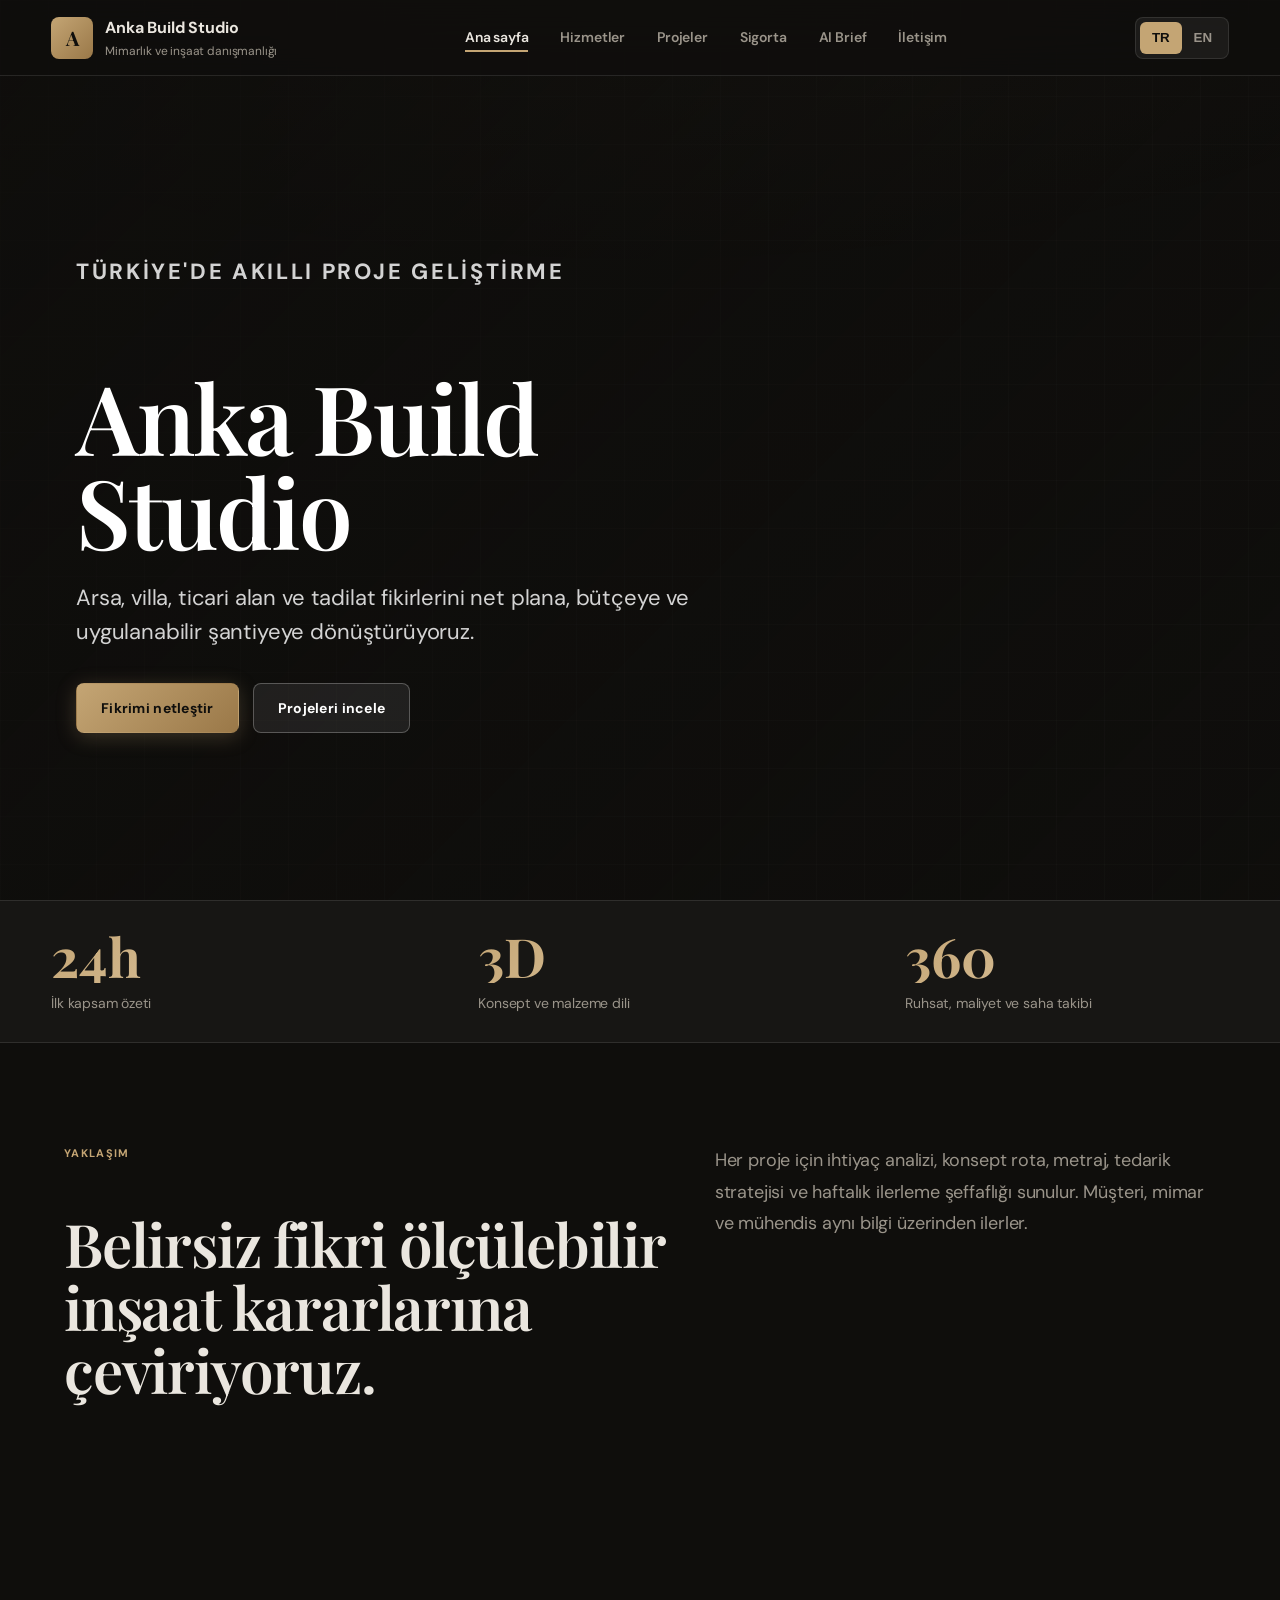
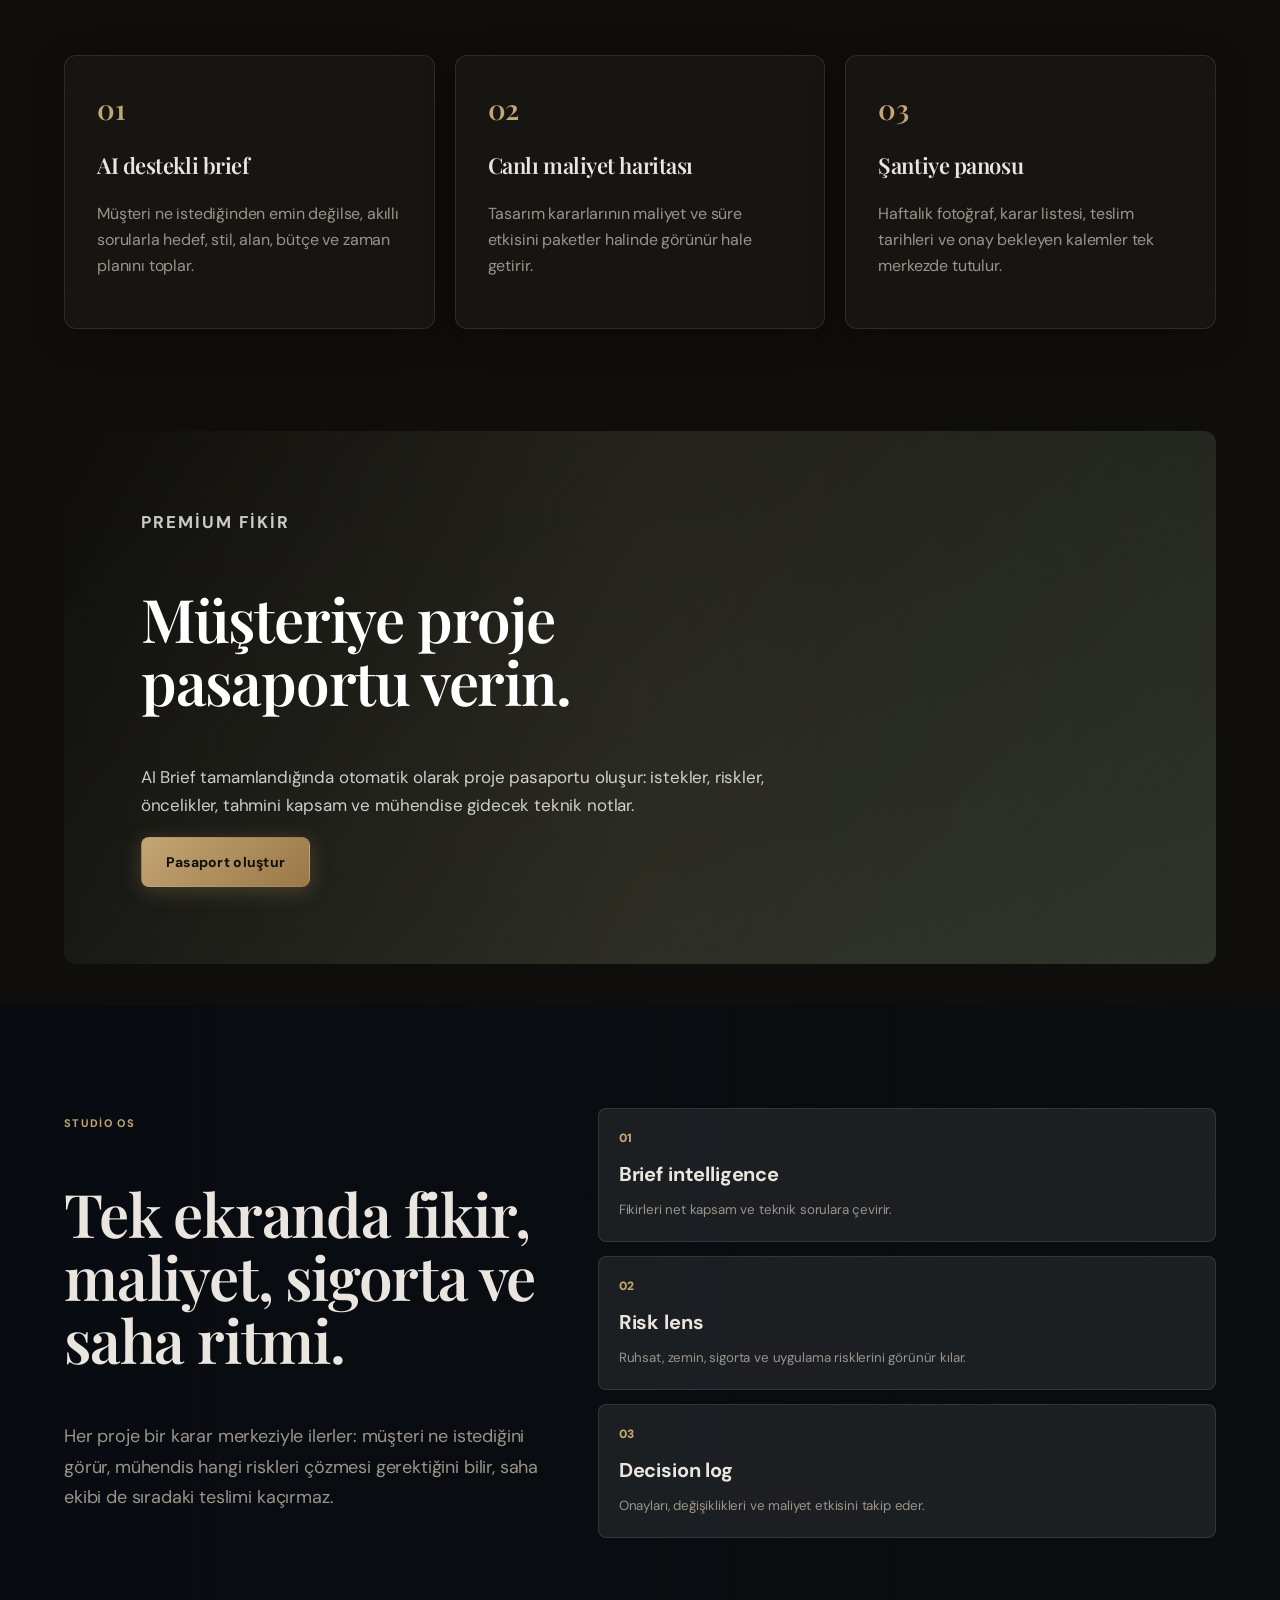
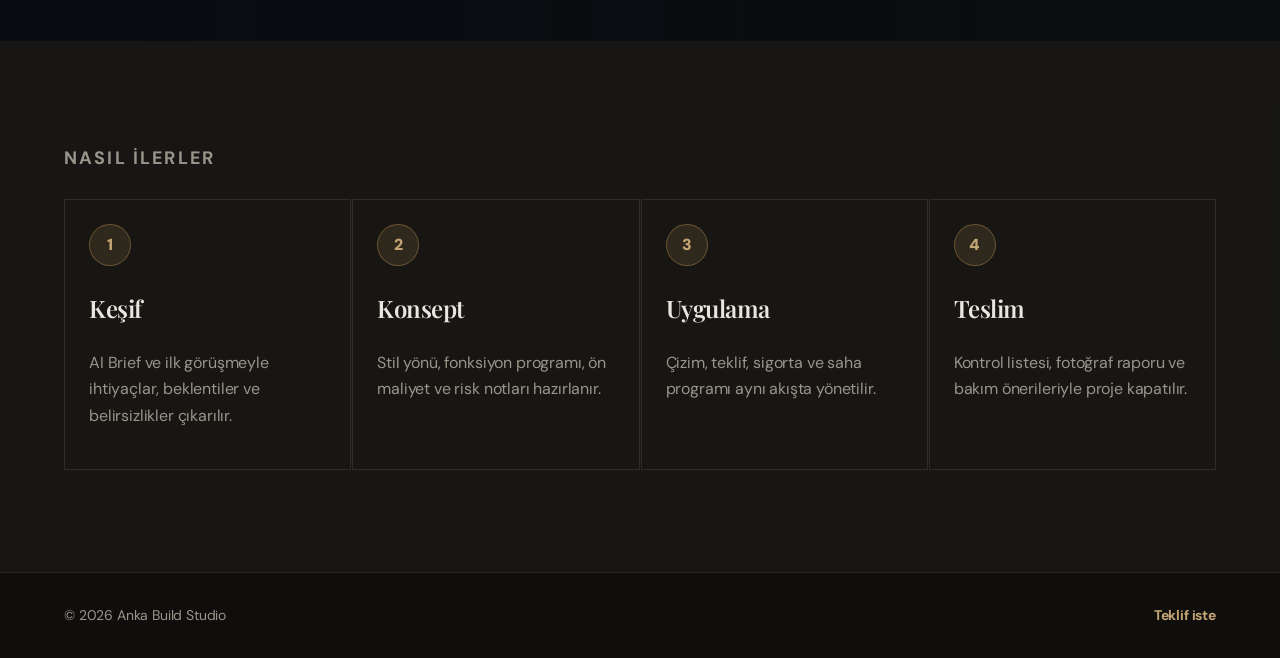
==== index.html @ ed7132fd "update" ====
<!doctype html>
<html lang="tr">
  <head>
    <meta charset="utf-8" />
    <meta name="viewport" content="width=device-width, initial-scale=1" />
    <title>Anka Build Studio | Intelligent Construction Planning</title>
    <meta
      name="description"
      content="Bilingual Turkish and English construction website with AI-guided project briefing, services, portfolio and contact pages."
    />
    <link rel="preconnect" href="https://images.unsplash.com" />
    <link rel="stylesheet" href="styles.css" />
  </head>
  <body data-page="home">
    <header class="site-header">
      <a class="brand" href="index.html" aria-label="Anka Build Studio home">
        <span class="brand-mark">A</span>
        <span>
          <strong>Anka Build Studio</strong>
          <small data-i18n="brandLine">Mimarlık ve inşaat danışmanlığı</small>
        </span>
      </a>

      <button class="nav-toggle" type="button" aria-label="Open navigation" aria-expanded="false">
        <span></span>
        <span></span>
      </button>

      <nav class="nav-links" aria-label="Main navigation">
        <a href="index.html" data-i18n="navHome">Ana sayfa</a>
        <a href="services.html" data-i18n="navServices">Hizmetler</a>
        <a href="portfolio.html" data-i18n="navPortfolio">Projeler</a>
        <a href="sigorta.html" data-i18n="navInsurance">Sigorta</a>
        <a href="ai-brief.html" data-i18n="navAi">AI Brief</a>
        <a href="contact.html" data-i18n="navContact">İletişim</a>
      </nav>

      <div class="language-switch" role="group" aria-label="Language">
        <button type="button" data-lang="tr" class="active">TR</button>
        <button type="button" data-lang="en">EN</button>
      </div>
    </header>

    <main>
      <section class="hero home-hero">
        <div class="hero-overlay"></div>
        <div class="hero-content">
          <p class="eyebrow" data-i18n="homeEyebrow">Türkiye'de akıllı proje geliştirme</p>
          <h1>Anka Build Studio</h1>
          <p data-i18n="homeLead">
            Arsa, villa, ticari alan ve tadilat fikirlerini net plana, bütçeye ve uygulanabilir şantiyeye dönüştürüyoruz.
          </p>
          <div class="hero-actions">
            <a class="button primary" href="ai-brief.html" data-i18n="homeCta">Fikrimi netleştir</a>
            <a class="button ghost" href="portfolio.html" data-i18n="homeSecondary">Projeleri incele</a>
          </div>
        </div>
      </section>

      <section class="metric-strip" aria-label="Company highlights">
        <article>
          <strong>24h</strong>
          <span data-i18n="metric1">İlk kapsam özeti</span>
        </article>
        <article>
          <strong>3D</strong>
          <span data-i18n="metric2">Konsept ve malzeme dili</span>
        </article>
        <article>
          <strong>360</strong>
          <span data-i18n="metric3">Ruhsat, maliyet ve saha takibi</span>
        </article>
      </section>

      <section class="section split">
        <div class="reveal">
          <p class="eyebrow" data-i18n="homeApproachEyebrow">Yaklaşım</p>
          <h2 data-i18n="homeApproachTitle">Belirsiz fikri ölçülebilir inşaat kararlarına çeviriyoruz.</h2>
        </div>
        <p class="reveal reveal-delay-1" data-i18n="homeApproachText">
          Her proje için ihtiyaç analizi, konsept rota, metraj, tedarik stratejisi ve haftalık ilerleme şeffaflığı sunulur. Müşteri, mimar ve mühendis aynı bilgi üzerinden ilerler.
        </p>
      </section>

      <section class="section feature-grid">
        <article class="feature-card reveal">
          <span class="icon">01</span>
          <h3 data-i18n="feature1Title">AI destekli brief</h3>
          <p data-i18n="feature1Text">Müşteri ne istediğinden emin değilse, akıllı sorularla hedef, stil, alan, bütçe ve zaman planını toplar.</p>
        </article>
        <article class="feature-card reveal reveal-delay-1">
          <span class="icon">02</span>
          <h3 data-i18n="feature2Title">Canlı maliyet haritası</h3>
          <p data-i18n="feature2Text">Tasarım kararlarının maliyet ve süre etkisini paketler halinde görünür hale getirir.</p>
        </article>
        <article class="feature-card reveal reveal-delay-2">
          <span class="icon">03</span>
          <h3 data-i18n="feature3Title">Şantiye panosu</h3>
          <p data-i18n="feature3Text">Haftalık fotoğraf, karar listesi, teslim tarihleri ve onay bekleyen kalemler tek merkezde tutulur.</p>
        </article>
      </section>

      <section class="section visual-band reveal">
        <div>
          <p class="eyebrow" data-i18n="bandEyebrow">Premium fikir</p>
          <h2 data-i18n="bandTitle">Müşteriye proje pasaportu verin.</h2>
          <p data-i18n="bandText">
            AI Brief tamamlandığında otomatik olarak proje pasaportu oluşur: istekler, riskler, öncelikler, tahmini kapsam ve mühendise gidecek teknik notlar.
          </p>
          <a class="button primary" href="ai-brief.html" data-i18n="bandCta">Pasaport oluştur</a>
        </div>
      </section>

      <section class="section experience-band">
        <div class="experience-copy reveal">
          <p class="eyebrow">Studio OS</p>
          <h2>Tek ekranda fikir, maliyet, sigorta ve saha ritmi.</h2>
          <p>
            Her proje bir karar merkeziyle ilerler: müşteri ne istediğini görür, mühendis hangi riskleri çözmesi gerektiğini bilir, saha ekibi de sıradaki teslimi kaçırmaz.
          </p>
        </div>
        <div class="experience-stack reveal reveal-delay-1">
          <article><span>01</span><strong>Brief intelligence</strong><small>Fikirleri net kapsam ve teknik sorulara çevirir.</small></article>
          <article><span>02</span><strong>Risk lens</strong><small>Ruhsat, zemin, sigorta ve uygulama risklerini görünür kılar.</small></article>
          <article><span>03</span><strong>Decision log</strong><small>Onayları, değişiklikleri ve maliyet etkisini takip eder.</small></article>
        </div>
      </section>

      <section class="section timeline-section">
        <p class="eyebrow reveal">Nasıl ilerler</p>
        <div class="timeline-grid">
          <article class="reveal"><span>1</span><h3>Keşif</h3><p>AI Brief ve ilk görüşmeyle ihtiyaçlar, beklentiler ve belirsizlikler çıkarılır.</p></article>
          <article class="reveal reveal-delay-1"><span>2</span><h3>Konsept</h3><p>Stil yönü, fonksiyon programı, ön maliyet ve risk notları hazırlanır.</p></article>
          <article class="reveal reveal-delay-2"><span>3</span><h3>Uygulama</h3><p>Çizim, teklif, sigorta ve saha programı aynı akışta yönetilir.</p></article>
          <article class="reveal reveal-delay-3"><span>4</span><h3>Teslim</h3><p>Kontrol listesi, fotoğraf raporu ve bakım önerileriyle proje kapatılır.</p></article>
        </div>
      </section>
    </main>

    <footer class="site-footer">
      <span>© 2026 Anka Build Studio</span>
      <a href="contact.html" data-i18n="footerContact">Teklif iste</a>
    </footer>

    <script src="app.js"></script>
  </body>
</html>
---- styles.css ----
@import url("https://fonts.googleapis.com/css2?family=DM+Sans:ital,opsz,wght@0,9..40,400;0,9..40,500;0,9..40,700;0,9..40,900;1,9..40,400&family=Playfair+Display:ital,wght@0,500;0,600;0,700;1,500&display=swap");

:root {
  --ink: #eae6df;
  --muted: #9a948a;
  --line: rgba(255, 255, 255, 0.1);
  --paper: #0f0e0c;
  --surface: #171614;
  --surface-raised: #1f1d1a;
  --white: #ffffff;
  --bronze: #c4a574;
  --bronze-dark: #9a7848;
  --sage: #6b7d65;
  --sage-light: rgba(107, 125, 101, 0.18);
  --panel: rgba(23, 22, 20, 0.92);
  --panel-strong: #1a1917;
  --shadow: 0 24px 80px rgba(0, 0, 0, 0.45);
  --shadow-soft: 0 8px 32px rgba(0, 0, 0, 0.28);
  --radius: 12px;
  --radius-sm: 8px;
  color-scheme: dark;
}

* {
  box-sizing: border-box;
}

html {
  scroll-behavior: smooth;
}

body {
  margin: 0;
  font-family: "DM Sans", ui-sans-serif, system-ui, sans-serif;
  background: var(--paper);
  color: var(--ink);
  letter-spacing: -0.01em;
  line-height: 1.5;
}

body::before {
  background-image:
    radial-gradient(ellipse 80% 50% at 50% -20%, rgba(196, 165, 116, 0.08), transparent),
    linear-gradient(rgba(255, 255, 255, 0.025) 1px, transparent 1px),
    linear-gradient(90deg, rgba(255, 255, 255, 0.025) 1px, transparent 1px);
  background-size: 100% 100%, 48px 48px, 48px 48px;
  content: "";
  inset: 0;
  pointer-events: none;
  position: fixed;
  z-index: -1;
}

a {
  color: inherit;
  text-decoration: none;
  transition: color 0.2s ease;
}

a:hover {
  color: var(--bronze);
}

img {
  display: block;
  width: 100%;
}

h1,
h2,
h3 {
  font-family: "Playfair Display", Georgia, serif;
  font-weight: 600;
  letter-spacing: -0.02em;
}

p {
  margin-top: 0;
}

/* ── Header ── */
.site-header {
  align-items: center;
  background: rgba(15, 14, 12, 0.85);
  backdrop-filter: blur(20px);
  border-bottom: 1px solid var(--line);
  display: grid;
  gap: 18px;
  grid-template-columns: auto 1fr auto;
  left: 0;
  min-height: 76px;
  padding: 12px clamp(18px, 4vw, 56px);
  position: sticky;
  right: 0;
  top: 0;
  z-index: 20;
}

.brand {
  align-items: center;
  display: flex;
  gap: 12px;
  min-width: 220px;
}

.brand-mark {
  align-items: center;
  background: linear-gradient(135deg, var(--bronze), var(--bronze-dark));
  border-radius: var(--radius-sm);
  color: #0f0e0c;
  display: grid;
  font-family: "Playfair Display", serif;
  font-size: 20px;
  font-weight: 700;
  height: 42px;
  place-items: center;
  width: 42px;
}

.brand strong,
.brand small {
  display: block;
}

.brand small {
  color: var(--muted);
  font-size: 12px;
  margin-top: 2px;
}

.nav-links {
  align-items: center;
  display: flex;
  gap: clamp(14px, 2.5vw, 34px);
  justify-content: center;
}

.nav-links a {
  color: var(--muted);
  font-size: 14px;
  font-weight: 600;
  position: relative;
  transition: color 0.2s ease;
}

.nav-links a::after {
  background: var(--bronze);
  bottom: -4px;
  content: "";
  height: 2px;
  left: 0;
  position: absolute;
  transform: scaleX(0);
  transition: transform 0.25s ease;
  width: 100%;
}

.nav-links a.active,
.nav-links a:hover {
  color: var(--ink);
}

.nav-links a.active::after,
.nav-links a:hover::after {
  transform: scaleX(1);
}

.language-switch {
  background: rgba(255, 255, 255, 0.06);
  border: 1px solid var(--line);
  border-radius: var(--radius-sm);
  display: flex;
  padding: 4px;
}

.language-switch button {
  background: transparent;
  border: 0;
  border-radius: 6px;
  color: var(--muted);
  cursor: pointer;
  font-weight: 700;
  min-height: 32px;
  min-width: 42px;
  transition: background 0.2s ease, color 0.2s ease;
}

.language-switch button.active {
  background: var(--bronze);
  color: #0f0e0c;
}

.nav-toggle {
  background: transparent;
  border: 0;
  cursor: pointer;
  display: none;
  height: 42px;
  width: 42px;
}

.nav-toggle span {
  background: var(--ink);
  display: block;
  height: 2px;
  margin: 7px auto;
  transition: transform 0.2s ease;
  width: 24px;
}

/* ── Hero ── */
.hero {
  min-height: calc(100svh - 76px);
  overflow: hidden;
  position: relative;
}

.home-hero {
  background:
    linear-gradient(135deg, rgba(15, 14, 12, 0.88) 0%, rgba(15, 14, 12, 0.55) 50%, rgba(15, 14, 12, 0.25) 100%),
    url("https://images.unsplash.com/photo-1600585154340-be6161a56a0c?auto=format&fit=crop&w=1800&q=82") center / cover;
}

.hero-content {
  animation: heroFadeIn 1s ease both;
  color: var(--white);
  max-width: 780px;
  padding: clamp(96px, 14vw, 190px) clamp(20px, 6vw, 76px) 82px;
  position: relative;
  z-index: 2;
}

@keyframes heroFadeIn {
  from {
    opacity: 0;
    transform: translateY(32px);
  }
  to {
    opacity: 1;
    transform: translateY(0);
  }
}

.eyebrow {
  color: var(--bronze);
  font-family: "DM Sans", sans-serif;
  font-size: 11px;
  font-weight: 700;
  letter-spacing: 0.12em;
  margin: 0 0 14px;
  text-transform: uppercase;
}

h1 {
  font-size: clamp(44px, 9vw, 96px);
  line-height: 0.98;
  margin-bottom: 24px;
  max-width: 920px;
}

.page-hero h1,
.section h2 {
  font-size: clamp(34px, 5vw, 60px);
  line-height: 1.05;
}

.hero p,
.page-hero p {
  color: rgba(255, 255, 255, 0.82);
  font-size: clamp(17px, 2.2vw, 22px);
  line-height: 1.55;
  max-width: 620px;
}

.hero-actions {
  display: flex;
  flex-wrap: wrap;
  gap: 14px;
  margin-top: 34px;
}

/* ── Buttons ── */
.button {
  align-items: center;
  border: 1px solid transparent;
  border-radius: var(--radius-sm);
  cursor: pointer;
  display: inline-flex;
  font-family: "DM Sans", sans-serif;
  font-size: 14px;
  font-weight: 700;
  justify-content: center;
  letter-spacing: 0.02em;
  min-height: 50px;
  padding: 0 24px;
  position: relative;
  transition: transform 0.22s ease, box-shadow 0.22s ease, background 0.22s ease;
}

.button:hover {
  transform: translateY(-2px);
}

.button.primary {
  background: linear-gradient(135deg, var(--bronze), var(--bronze-dark));
  box-shadow: 0 4px 20px rgba(196, 165, 116, 0.25);
  color: #0f0e0c;
}

.button.primary:hover {
  box-shadow: 0 8px 32px rgba(196, 165, 116, 0.38);
}

.button.secondary {
  background: var(--sage);
  box-shadow: 0 4px 20px rgba(107, 125, 101, 0.2);
  color: var(--white);
}

.button.secondary:hover {
  box-shadow: 0 8px 32px rgba(107, 125, 101, 0.35);
}

.button.ghost {
  backdrop-filter: blur(8px);
  background: rgba(255, 255, 255, 0.08);
  border-color: rgba(255, 255, 255, 0.25);
  color: var(--white);
}

.button.ghost:hover {
  background: rgba(255, 255, 255, 0.14);
}

.button.disabled {
  cursor: not-allowed;
  opacity: 0.4;
  pointer-events: none;
  transform: none;
}

.button.send-ready {
  animation: pulseGlow 2s ease infinite;
}

@keyframes pulseGlow {
  0%,
  100% {
    box-shadow: 0 4px 20px rgba(196, 165, 116, 0.25);
  }
  50% {
    box-shadow: 0 8px 40px rgba(196, 165, 116, 0.5);
  }
}

/* ── Metrics ── */
.metric-strip {
  background: var(--surface);
  border-top: 1px solid var(--line);
  border-bottom: 1px solid var(--line);
  color: var(--white);
  display: grid;
  gap: 1px;
  grid-template-columns: repeat(3, 1fr);
}

.metric-strip article {
  background: var(--surface);
  min-height: 132px;
  padding: 28px clamp(20px, 4vw, 56px);
  transition: background 0.3s ease;
}

.metric-strip article:hover {
  background: var(--surface-raised);
}

.metric-strip strong {
  background: linear-gradient(135deg, var(--bronze), #e8d5b5);
  -webkit-background-clip: text;
  background-clip: text;
  color: transparent;
  display: block;
  font-family: "Playfair Display", serif;
  font-size: clamp(34px, 5vw, 54px);
  line-height: 1;
}

.metric-strip span {
  color: var(--muted);
  display: block;
  font-size: 14px;
  margin-top: 10px;
}

/* ── Sections ── */
.section {
  padding: clamp(58px, 8vw, 108px) clamp(20px, 5vw, 72px);
}

.split {
  display: grid;
  gap: 38px;
  grid-template-columns: minmax(0, 1.1fr) minmax(260px, 0.9fr);
}

.split p:last-child,
.section > p {
  color: var(--muted);
  font-size: 18px;
  line-height: 1.75;
}

.feature-grid,
.packages,
.project-grid {
  display: grid;
  gap: 20px;
  grid-template-columns: repeat(3, minmax(0, 1fr));
}

/* ── Cards ── */
.feature-card,
.packages article,
.contact-panel,
.brief-form,
.brief-result,
.contact-form,
.idea-composer,
.refine-panel,
.contact-gate,
.chat-window,
.chat-topline,
.step-track {
  background: var(--panel);
  border: 1px solid var(--line);
  border-radius: var(--radius);
  box-shadow: var(--shadow-soft);
  backdrop-filter: blur(20px);
}

.feature-card,
.packages article {
  min-height: 246px;
  padding: 32px;
  transition: border-color 0.3s ease, transform 0.3s ease, box-shadow 0.3s ease;
}

.feature-card:hover,
.packages article:hover,
.project-card:hover {
  border-color: rgba(196, 165, 116, 0.4);
  box-shadow: var(--shadow);
  transform: translateY(-6px);
}

.feature-card .icon,
.service-list span,
.project-card span {
  color: var(--bronze);
  display: block;
  font-family: "Playfair Display", serif;
  font-size: 28px;
  font-weight: 600;
  margin-bottom: 18px;
}

.feature-card h3,
.packages h3 {
  font-size: 22px;
  line-height: 1.2;
}

.feature-card p,
.packages p,
.project-card p,
.service-list p,
.contact-panel p {
  color: var(--muted);
  line-height: 1.65;
}

/* ── Visual band ── */
.visual-band {
  background:
    linear-gradient(135deg, rgba(15, 14, 12, 0.92), rgba(107, 125, 101, 0.35)),
    url("https://images.unsplash.com/photo-1600607687939-ce8a6c25118c?auto=format&fit=crop&w=1800&q=80") center / cover;
  border-radius: var(--radius);
  color: var(--white);
  margin: 0 clamp(20px, 5vw, 72px) 42px;
  overflow: hidden;
  padding: clamp(48px, 6vw, 80px);
  position: relative;
}

.visual-band::before {
  background: linear-gradient(90deg, transparent, rgba(196, 165, 116, 0.06), transparent);
  content: "";
  inset: 0;
  pointer-events: none;
  position: absolute;
}

.visual-band div {
  max-width: 640px;
  position: relative;
}

.visual-band p {
  color: rgba(255, 255, 255, 0.78);
  font-size: 17px;
  line-height: 1.7;
}

/* ── Page heroes ── */
.page-hero {
  align-items: end;
  color: var(--white);
  display: flex;
  min-height: 52svh;
  overflow: hidden;
  padding: clamp(88px, 11vw, 150px) clamp(20px, 6vw, 76px) 72px;
  position: relative;
}

.page-hero > div {
  animation: heroFadeIn 0.8s ease both;
  position: relative;
  z-index: 1;
}

.services-hero {
  background:
    linear-gradient(135deg, rgba(15, 14, 12, 0.9), rgba(15, 14, 12, 0.5)),
    url("https://images.unsplash.com/photo-1541888946425-d81bb19240f5?auto=format&fit=crop&w=1800&q=80") center / cover;
}

.portfolio-hero {
  background:
    linear-gradient(135deg, rgba(15, 14, 12, 0.9), rgba(15, 14, 12, 0.45)),
    url("https://images.unsplash.com/photo-1600566753190-17f0baa2a6c3?auto=format&fit=crop&w=1800&q=80") center / cover;
}

.ai-hero {
  background:
    linear-gradient(135deg, rgba(15, 14, 12, 0.92), rgba(107, 125, 101, 0.3)),
    url("https://images.unsplash.com/photo-1600585154340-be6161a56a0c?auto=format&fit=crop&w=1800&q=82") center / cover;
}

.contact-hero {
  background:
    linear-gradient(135deg, rgba(15, 14, 12, 0.92), rgba(196, 165, 116, 0.2)),
    url("https://images.unsplash.com/photo-1486406146926-c627a92ad1ab?auto=format&fit=crop&w=1800&q=80") center / cover;
}

/* ── Services ── */
.service-list {
  display: grid;
  gap: 0;
}

.service-list article {
  border-top: 1px solid var(--line);
  display: grid;
  gap: 28px;
  grid-template-columns: 72px minmax(0, 1fr);
  padding: 36px 0;
  transition: padding-left 0.3s ease;
}

.service-list article:hover {
  padding-left: 8px;
}

.service-list h2 {
  font-size: clamp(24px, 3vw, 38px);
  margin-bottom: 10px;
}

.packages {
  padding-top: 30px;
}

.packages .featured {
  background: linear-gradient(145deg, rgba(196, 165, 116, 0.15), var(--panel-strong));
  border-color: rgba(196, 165, 116, 0.35);
}

.packages .featured p {
  color: var(--muted);
}

/* ── Portfolio ── */
.project-card {
  background: var(--panel);
  border: 1px solid var(--line);
  border-radius: var(--radius);
  min-height: 100%;
  overflow: hidden;
  transition: border-color 0.3s ease, transform 0.3s ease, box-shadow 0.3s ease;
}

.project-card img {
  aspect-ratio: 1.22;
  object-fit: cover;
  transition: transform 0.5s ease;
}

.project-card:hover img {
  transform: scale(1.04);
}

.project-card div {
  padding: 24px;
}

.project-card h2 {
  font-size: 24px;
}

/* ── Forms ── */
.brief-shell,
.contact-layout {
  align-items: start;
  display: grid;
  gap: 24px;
  grid-template-columns: minmax(0, 1.15fr) minmax(320px, 0.85fr);
}

.brief-form,
.brief-result,
.contact-form,
.contact-panel {
  padding: clamp(22px, 4vw, 34px);
}

.form-grid {
  display: grid;
  gap: 18px;
  grid-template-columns: repeat(2, minmax(0, 1fr));
}

label,
fieldset {
  display: grid;
  gap: 8px;
}

label span,
legend {
  color: var(--ink);
  font-size: 12px;
  font-weight: 700;
  letter-spacing: 0.04em;
  text-transform: uppercase;
}

input,
select,
textarea {
  background: rgba(255, 255, 255, 0.05);
  border: 1px solid var(--line);
  border-radius: var(--radius-sm);
  color: var(--ink);
  font: inherit;
  min-height: 48px;
  padding: 12px 14px;
  transition: border-color 0.2s ease, box-shadow 0.2s ease, background 0.2s ease;
  width: 100%;
}

input:focus,
select:focus,
textarea:focus {
  background: rgba(255, 255, 255, 0.08);
  border-color: rgba(196, 165, 116, 0.6);
  box-shadow: 0 0 0 3px rgba(196, 165, 116, 0.12);
  outline: none;
}

textarea {
  line-height: 1.5;
  resize: vertical;
}

.wide {
  margin-top: 18px;
}

.option-group {
  border: 1px solid var(--line);
  border-radius: var(--radius-sm);
  display: grid;
  gap: 12px;
  grid-template-columns: repeat(2, minmax(0, 1fr));
  margin: 18px 0;
  padding: 18px;
}

.option-group legend {
  padding: 0 8px;
}

.option-group label {
  align-items: center;
  display: flex;
  text-transform: none;
}

.option-group input {
  min-height: auto;
  width: auto;
}

.brief-result {
  position: sticky;
  top: 96px;
}

.brief-result pre {
  background: rgba(0, 0, 0, 0.35);
  border: 1px solid var(--line);
  border-radius: var(--radius-sm);
  color: #c8c2b8;
  font-size: 13px;
  line-height: 1.65;
  max-height: 360px;
  min-height: 200px;
  overflow: auto;
  padding: 18px;
  white-space: pre-wrap;
}

.contact-layout {
  grid-template-columns: 0.8fr 1.2fr;
}

.contact-form {
  display: grid;
  gap: 18px;
}

.contact-tags {
  display: flex;
  flex-wrap: wrap;
  gap: 8px;
  margin-top: 22px;
}

.contact-tags span {
  background: var(--sage-light);
  border-radius: 6px;
  color: var(--bronze);
  font-size: 12px;
  font-weight: 700;
  padding: 8px 12px;
}

/* ── Footer ── */
.site-footer {
  align-items: center;
  border-top: 1px solid var(--line);
  color: var(--muted);
  display: flex;
  font-size: 14px;
  justify-content: space-between;
  min-height: 86px;
  padding: 0 clamp(20px, 5vw, 72px);
}

.site-footer a {
  color: var(--bronze);
  font-weight: 700;
}

/* ── AI Workspace ── */
.hidden {
  display: none !important;
}

.ai-workspace {
  align-items: start;
  display: grid;
  gap: 24px;
  grid-template-columns: minmax(0, 1.1fr) minmax(340px, 0.9fr);
}

.ai-chat-panel {
  display: grid;
  gap: 18px;
}

.step-track {
  display: grid;
  gap: 0;
  grid-template-columns: repeat(4, 1fr);
  overflow: hidden;
  padding: 0;
}

.step-track .step {
  align-items: center;
  border-right: 1px solid var(--line);
  color: var(--muted);
  display: flex;
  flex-direction: column;
  font-size: 11px;
  font-weight: 700;
  gap: 6px;
  letter-spacing: 0.06em;
  padding: 16px 8px;
  text-align: center;
  text-transform: uppercase;
  transition: background 0.3s ease, color 0.3s ease;
}

.step-track .step:last-child {
  border-right: 0;
}

.step-track .step .step-num {
  align-items: center;
  background: rgba(255, 255, 255, 0.06);
  border-radius: 50%;
  display: flex;
  font-size: 13px;
  height: 28px;
  justify-content: center;
  transition: background 0.3s ease, color 0.3s ease, transform 0.3s ease;
  width: 28px;
}

.step-track .step.active {
  background: rgba(196, 165, 116, 0.08);
  color: var(--bronze);
}

.step-track .step.active .step-num {
  background: var(--bronze);
  color: #0f0e0c;
  transform: scale(1.1);
}

.step-track .step.done {
  color: var(--sage);
}

.step-track .step.done .step-num {
  background: var(--sage);
  color: var(--white);
}

.chat-topline {
  align-items: center;
  color: var(--muted);
  display: flex;
  font-size: 13px;
  justify-content: space-between;
  padding: 14px 18px;
}

.chat-topline strong {
  color: var(--bronze);
  font-family: "Playfair Display", serif;
  font-size: 18px;
}

.chat-window {
  display: grid;
  gap: 14px;
  max-height: 480px;
  min-height: 280px;
  overflow: auto;
  padding: 18px;
  scroll-behavior: smooth;
}

.chat-message {
  animation: messageIn 0.4s cubic-bezier(0.22, 1, 0.36, 1) both;
  display: grid;
  gap: 6px;
  max-width: 88%;
}

.chat-message span {
  color: var(--bronze);
  font-size: 11px;
  font-weight: 700;
  letter-spacing: 0.08em;
  text-transform: uppercase;
}

.chat-message p {
  border: 1px solid var(--line);
  border-radius: var(--radius-sm);
  line-height: 1.65;
  margin: 0;
  padding: 14px 16px;
}

.chat-message.ai p {
  background: rgba(107, 125, 101, 0.12);
  border-color: rgba(107, 125, 101, 0.25);
}

.chat-message.user {
  justify-self: end;
}

.chat-message.user span {
  color: var(--bronze);
  text-align: right;
}

.chat-message.user p {
  background: rgba(196, 165, 116, 0.1);
  border-color: rgba(196, 165, 116, 0.25);
}

.chat-message.typing p {
  background: rgba(107, 125, 101, 0.08);
  display: flex;
  gap: 5px;
  padding: 16px 20px;
}

.typing-dot {
  animation: typingBounce 1.2s ease infinite;
  background: var(--bronze);
  border-radius: 50%;
  height: 7px;
  width: 7px;
}

.typing-dot:nth-child(2) {
  animation-delay: 0.15s;
}

.typing-dot:nth-child(3) {
  animation-delay: 0.3s;
}

@keyframes typingBounce {
  0%,
  60%,
  100% {
    opacity: 0.3;
    transform: translateY(0);
  }
  30% {
    opacity: 1;
    transform: translateY(-5px);
  }
}

.idea-composer,
.refine-panel,
.contact-gate {
  animation: panelSlideIn 0.5s cubic-bezier(0.22, 1, 0.36, 1) both;
  display: grid;
  gap: 18px;
  padding: clamp(20px, 3vw, 28px);
}

@keyframes panelSlideIn {
  from {
    opacity: 0;
    transform: translateY(16px);
  }
  to {
    opacity: 1;
    transform: translateY(0);
  }
}

.panel-title h2 {
  font-size: clamp(22px, 3vw, 32px);
  line-height: 1.1;
  margin-bottom: 0;
}

.contact-gate {
  margin: 18px 0;
}

.contact-gate p {
  color: var(--muted);
  line-height: 1.6;
}

.send-section {
  display: grid;
  gap: 12px;
  margin-top: 18px;
}

.send-section .send-note {
  color: var(--muted);
  font-size: 13px;
  line-height: 1.5;
  margin: 0;
}

.send-success {
  animation: messageIn 0.4s ease both;
  background: rgba(107, 125, 101, 0.15);
  border: 1px solid rgba(107, 125, 101, 0.35);
  border-radius: var(--radius-sm);
  color: var(--sage);
  font-size: 14px;
  font-weight: 600;
  padding: 14px 16px;
  text-align: center;
}

.form-status {
  animation: messageIn 0.35s ease both;
  background: rgba(107, 125, 101, 0.15);
  border: 1px solid rgba(107, 125, 101, 0.35);
  border-radius: var(--radius-sm);
  color: var(--sage);
  font-size: 14px;
  margin: 0;
  padding: 14px 16px;
}

.form-status.error {
  background: rgba(176, 73, 60, 0.14);
  border-color: rgba(176, 73, 60, 0.36);
  color: #d99084;
}

/* ── Scroll reveal ── */
.reveal {
  opacity: 0;
  transform: translateY(28px);
  transition: opacity 0.7s cubic-bezier(0.22, 1, 0.36, 1), transform 0.7s cubic-bezier(0.22, 1, 0.36, 1);
}

.reveal.visible {
  opacity: 1;
  transform: translateY(0);
}

.reveal-delay-1 {
  transition-delay: 0.1s;
}

.reveal-delay-2 {
  transition-delay: 0.2s;
}

.reveal-delay-3 {
  transition-delay: 0.3s;
}

/* ── Keyframes ── */
@keyframes liftIn {
  from {
    opacity: 0;
    transform: translateY(22px);
  }
  to {
    opacity: 1;
    transform: translateY(0);
  }
}

@keyframes messageIn {
  from {
    opacity: 0;
    transform: translateY(12px) scale(0.98);
  }
  to {
    opacity: 1;
    transform: translateY(0) scale(1);
  }
}

/* ── Responsive ── */
@media (max-width: 880px) {
  .site-header {
    grid-template-columns: 1fr auto auto;
  }

  .nav-toggle {
    display: block;
  }

  .nav-links {
    background: var(--surface);
    border-bottom: 1px solid var(--line);
    display: none;
    grid-column: 1 / -1;
    justify-content: start;
    padding: 10px 0 16px;
  }

  body.nav-open .nav-links {
    display: grid;
  }

  .hero {
    min-height: 76svh;
  }

  .metric-strip,
  .split,
  .feature-grid,
  .packages,
  .project-grid,
  .brief-shell,
  .contact-layout,
  .ai-workspace {
    grid-template-columns: 1fr;
  }

  .brief-result {
    position: static;
  }

  .page-hero {
    min-height: 46svh;
  }

  .step-track .step span:not(.step-num) {
    display: none;
  }
}

@media (max-width: 560px) {
  .brand {
    min-width: 0;
  }

  .brand small {
    display: none;
  }

  .language-switch button {
    min-width: 36px;
  }

  .hero-actions,
  .form-grid,
  .option-group {
    grid-template-columns: 1fr;
  }

  .button {
    width: 100%;
  }

  .service-list article {
    grid-template-columns: 1fr;
  }

  .site-footer {
    align-items: flex-start;
    flex-direction: column;
    gap: 12px;
    justify-content: center;
  }

  .visual-band {
    margin-left: 20px;
    margin-right: 20px;
  }
}

@media (prefers-reduced-motion: reduce) {
  *,
  *::before,
  *::after {
    animation-duration: 0.01ms !important;
    scroll-behavior: auto !important;
    transition-duration: 0.01ms !important;
  }

  .reveal {
    opacity: 1;
    transform: none;
  }
}

/* ── Added depth sections ── */
.insurance-hero {
  background:
    linear-gradient(90deg, rgba(8, 12, 18, 0.88), rgba(197, 154, 88, 0.34)),
    url("https://images.unsplash.com/photo-1450101499163-c8848c66ca85?auto=format&fit=crop&w=1800&q=80") center / cover;
}

.experience-band {
  align-items: center;
  background:
    linear-gradient(90deg, rgba(8, 12, 18, 0.92), rgba(8, 12, 18, 0.56)),
    url("https://images.unsplash.com/photo-1518005020951-eccb494ad742?auto=format&fit=crop&w=1800&q=80") center / cover;
  display: grid;
  gap: 28px;
  grid-template-columns: minmax(0, 0.9fr) minmax(320px, 1.1fr);
  margin-top: 30px;
}

.experience-copy {
  max-width: 720px;
}

.experience-copy p:last-child,
.matrix-copy p {
  color: var(--muted);
  font-size: 18px;
  line-height: 1.72;
}

.experience-stack,
.matrix-list {
  display: grid;
  gap: 14px;
}

.experience-stack article,
.matrix-list article {
  background: rgba(255, 255, 255, 0.08);
  border: 1px solid var(--line);
  border-radius: var(--radius-sm);
  padding: 20px;
}

.experience-stack span {
  color: var(--bronze);
  display: block;
  font-size: 12px;
  font-weight: 900;
  margin-bottom: 12px;
}

.experience-stack strong,
.matrix-list strong {
  display: block;
  font-size: 20px;
  margin-bottom: 8px;
}

.experience-stack small,
.matrix-list span {
  color: var(--muted);
  line-height: 1.55;
}

.timeline-section {
  background: rgba(255, 255, 255, 0.035);
}

.timeline-grid {
  display: grid;
  gap: 1px;
  grid-template-columns: repeat(4, minmax(0, 1fr));
  margin-top: 24px;
}

.timeline-grid article {
  background: var(--panel);
  border: 1px solid var(--line);
  min-height: 240px;
  padding: 24px;
}

.timeline-grid span {
  align-items: center;
  background: rgba(197, 154, 88, 0.14);
  border: 1px solid rgba(197, 154, 88, 0.4);
  border-radius: 999px;
  color: var(--bronze);
  display: grid;
  font-weight: 900;
  height: 42px;
  margin-bottom: 18px;
  place-items: center;
  width: 42px;
}

.timeline-grid h3 {
  font-size: 24px;
}

.timeline-grid p {
  color: var(--muted);
  line-height: 1.65;
}

.insurance-matrix {
  align-items: start;
  display: grid;
  gap: 28px;
  grid-template-columns: minmax(0, 0.86fr) minmax(320px, 1.14fr);
}

.matrix-copy {
  position: sticky;
  top: 100px;
}

/* ── Portfolio comparison ── */
.compare-section {
  align-items: center;
  display: grid;
  gap: 34px;
  grid-template-columns: minmax(0, 0.8fr) minmax(360px, 1.2fr);
}

.compare-copy p:last-child {
  color: var(--muted);
  font-size: 18px;
  line-height: 1.7;
}

.compare-slider {
  aspect-ratio: 16 / 10;
  background: var(--surface);
  border: 1px solid var(--line);
  border-radius: var(--radius);
  box-shadow: var(--shadow);
  overflow: hidden;
  position: relative;
}

.compare-image {
  inset: 0;
  position: absolute;
}

.compare-image img {
  height: 100%;
  object-fit: cover;
}

.compare-image span {
  background: rgba(15, 14, 12, 0.76);
  border: 1px solid var(--line);
  border-radius: 999px;
  color: var(--ink);
  font-size: 12px;
  font-weight: 900;
  left: 18px;
  padding: 8px 12px;
  position: absolute;
  top: 18px;
}

.compare-image.after {
  clip-path: inset(0 0 0 var(--pos));
}

.compare-image.after span {
  left: auto;
  right: 18px;
}

.compare-handle {
  background: linear-gradient(180deg, transparent, rgba(255, 255, 255, 0.72), transparent);
  height: 100%;
  left: var(--pos);
  pointer-events: none;
  position: absolute;
  top: 0;
  transform: translateX(-50%);
  width: 2px;
  z-index: 3;
}

.compare-handle::after {
  align-items: center;
  background: var(--bronze);
  border: 3px solid rgba(15, 14, 12, 0.8);
  border-radius: 999px;
  box-shadow: var(--shadow-soft);
  color: #111;
  content: "↔";
  display: grid;
  font-weight: 900;
  height: 42px;
  left: 50%;
  place-items: center;
  position: absolute;
  top: 50%;
  transform: translate(-50%, -50%);
  width: 42px;
}

.compare-slider input[type="range"] {
  cursor: ew-resize;
  height: 100%;
  inset: 0;
  opacity: 0;
  position: absolute;
  width: 100%;
  z-index: 4;
}

.portfolio-proof {
  display: grid;
  gap: 1px;
  grid-template-columns: repeat(3, minmax(0, 1fr));
  padding-top: 0;
}

.portfolio-proof article {
  background: var(--panel);
  border: 1px solid var(--line);
  padding: 28px;
}

.portfolio-proof strong {
  color: var(--bronze);
  display: block;
  font-family: "Playfair Display", Georgia, serif;
  font-size: clamp(42px, 7vw, 82px);
  line-height: 1;
}

.portfolio-proof span {
  color: var(--muted);
  display: block;
  margin-top: 10px;
}

@media (max-width: 880px) {
  .experience-band,
  .timeline-grid,
  .insurance-matrix,
  .compare-section,
  .portfolio-proof {
    grid-template-columns: 1fr;
  }

  .matrix-copy {
    position: static;
  }
}
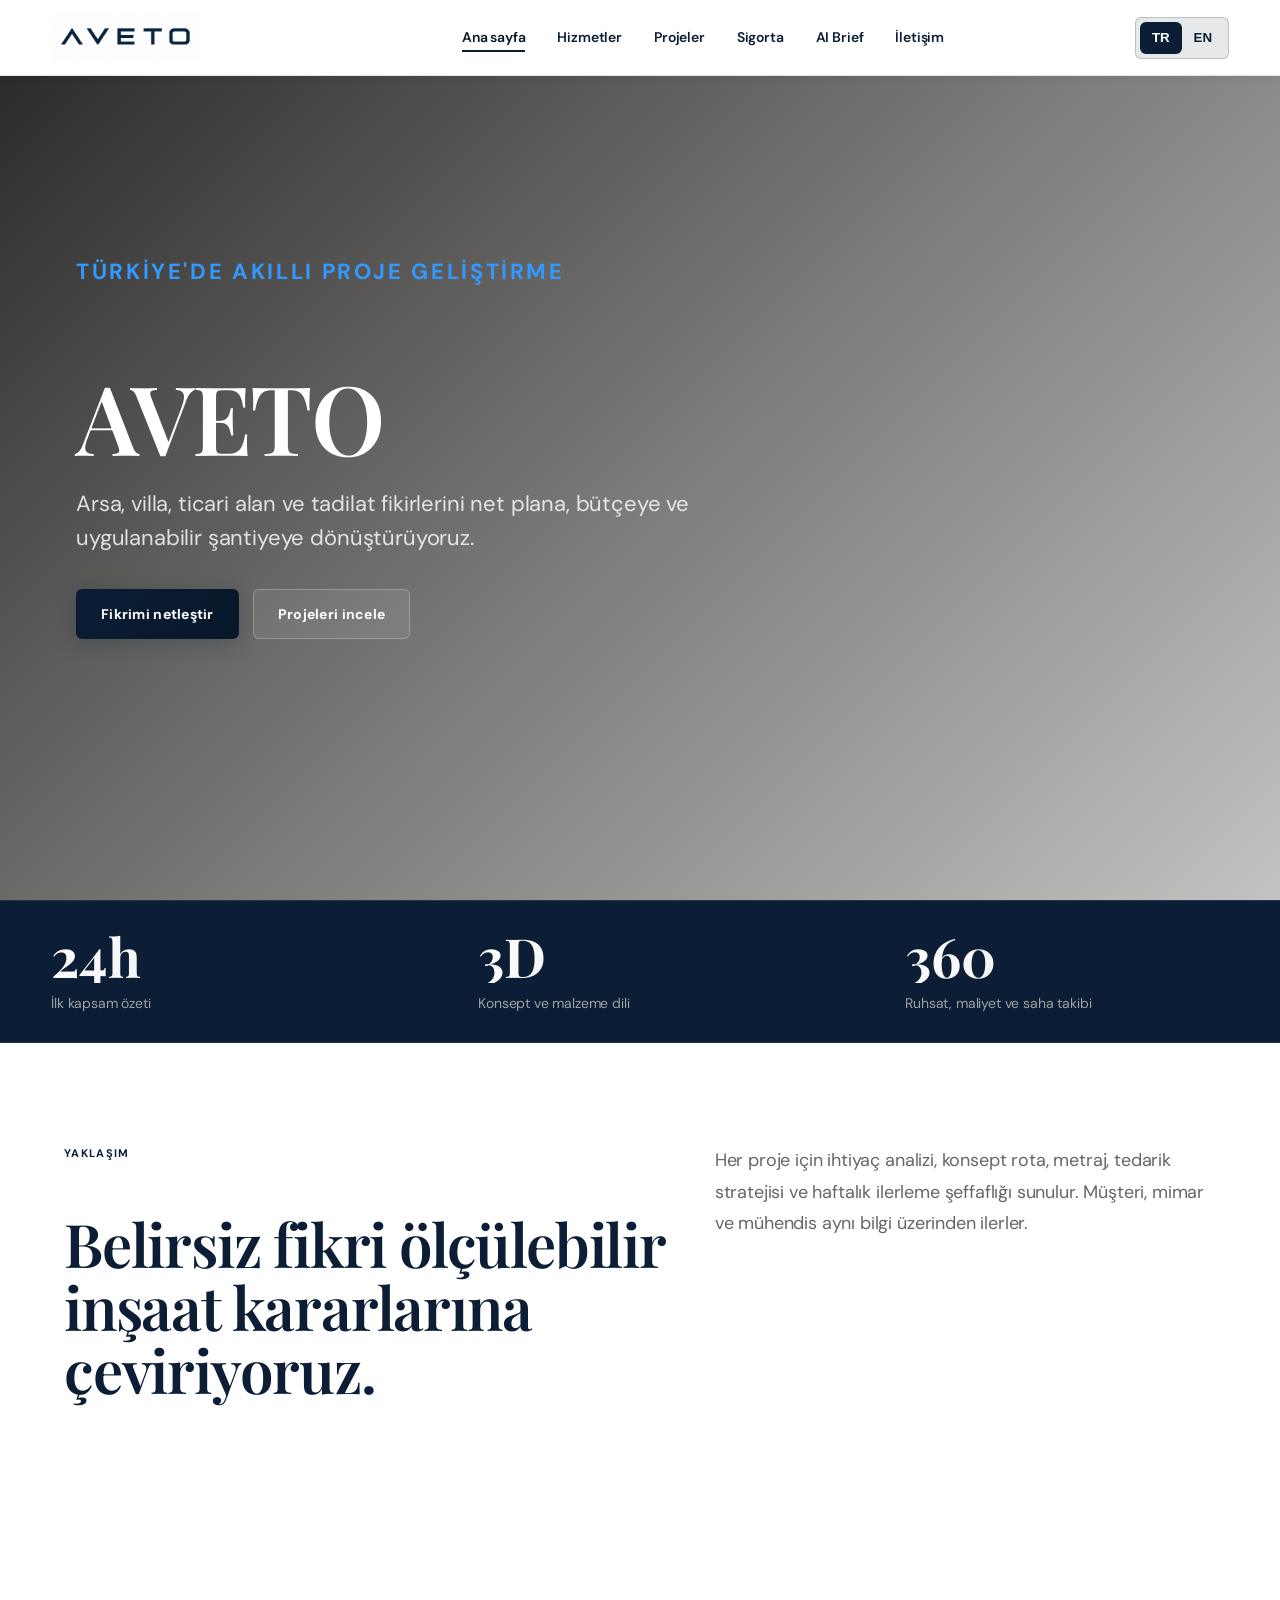
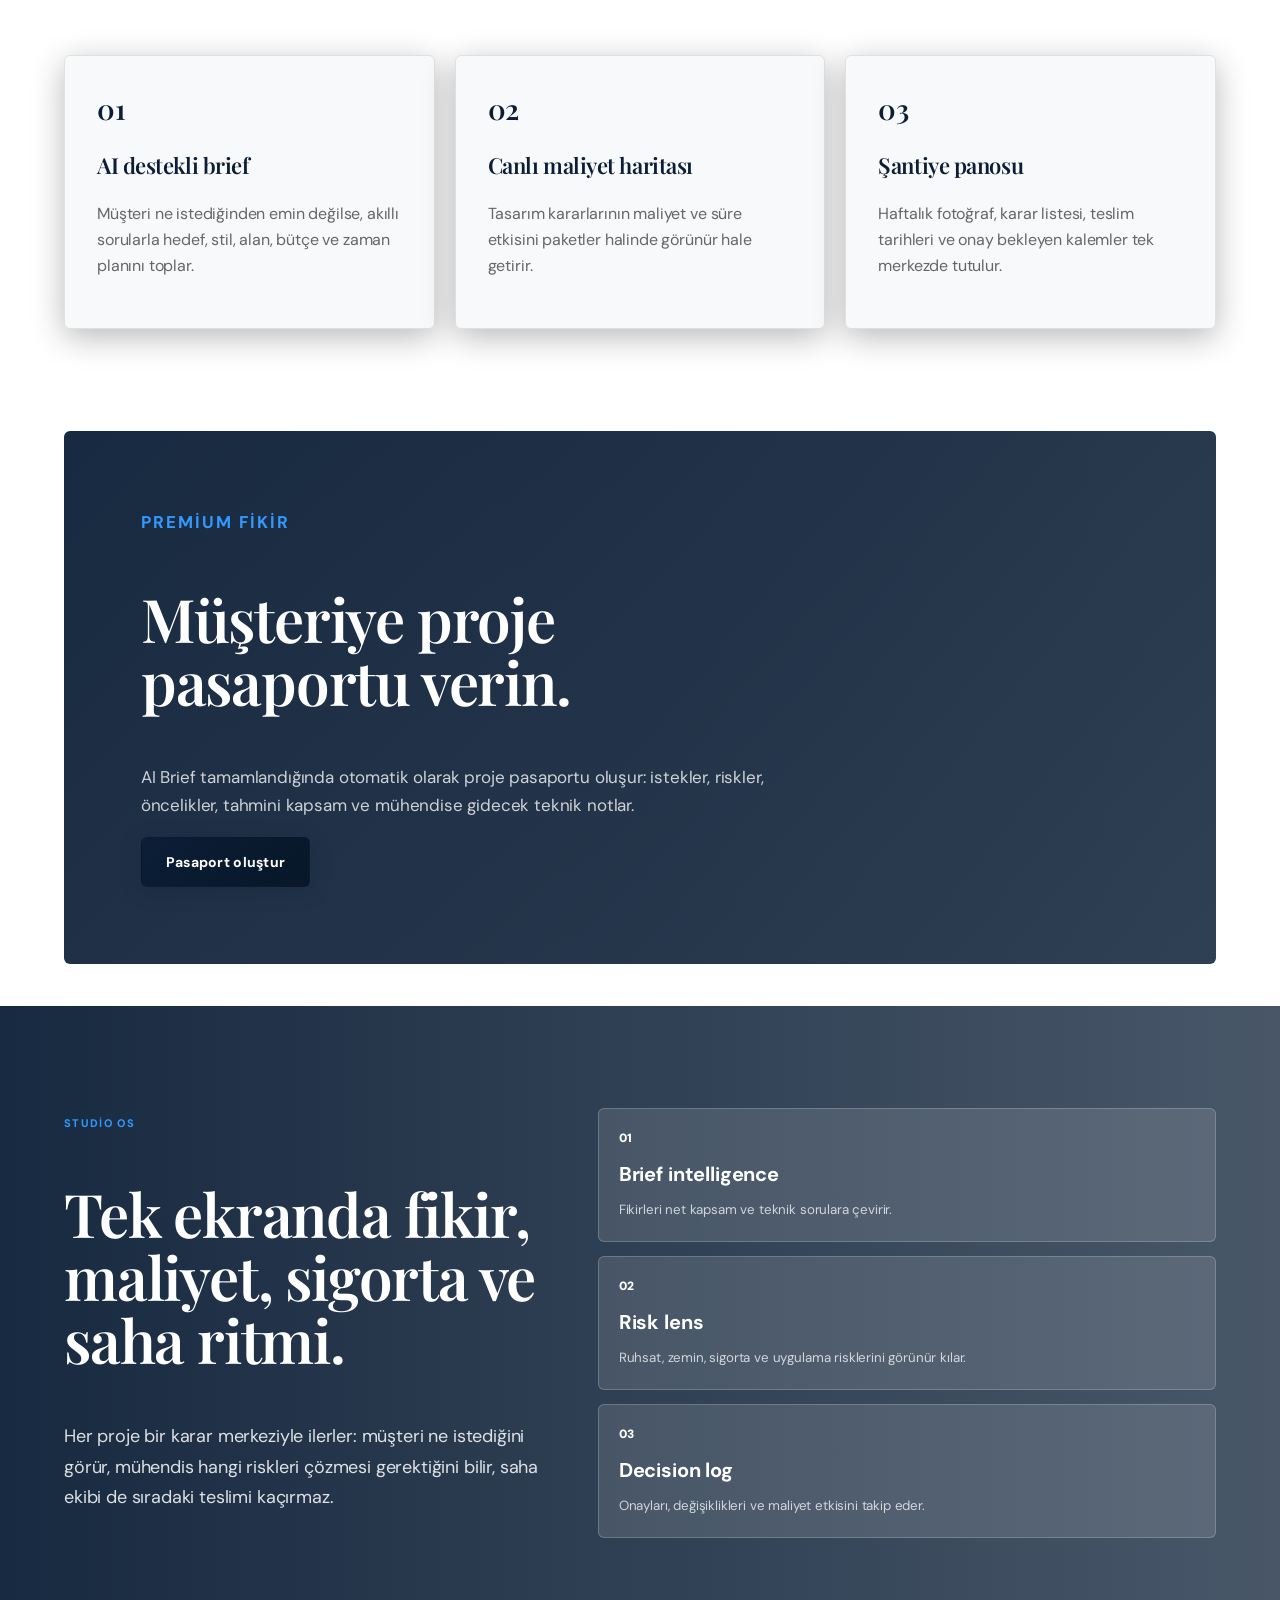
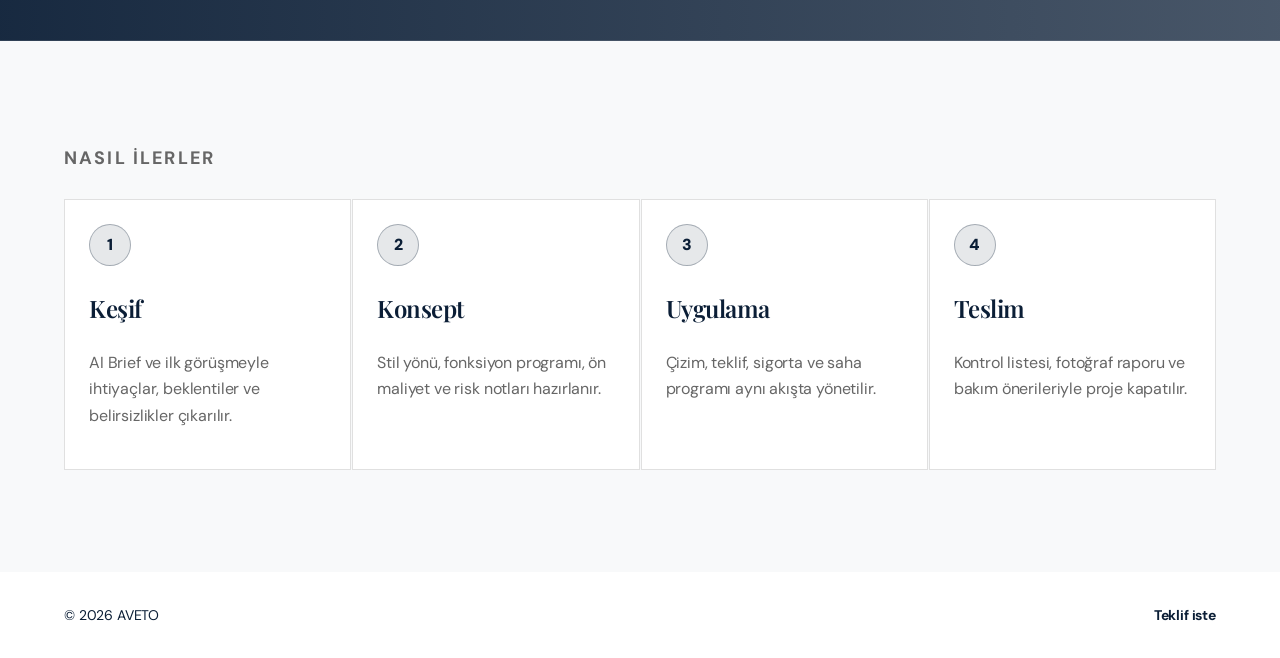
==== commit 9c6f2781: "update logo and colors" ====
--- a/index.html
+++ b/index.html
@@ -3,22 +3,23 @@
   <head>
     <meta charset="utf-8" />
     <meta name="viewport" content="width=device-width, initial-scale=1" />
-    <title>Anka Build Studio | Intelligent Construction Planning</title>
+    <meta name="theme-color" content="#0B1E36" />
+    <title>AVETO</title>
     <meta
       name="description"
       content="Bilingual Turkish and English construction website with AI-guided project briefing, services, portfolio and contact pages."
     />
     <link rel="preconnect" href="https://images.unsplash.com" />
     <link rel="stylesheet" href="styles.css" />
+    <link rel="icon" href="favicon.ico" sizes="any" />
+    <link rel="icon" type="image/svg+xml" href="favicon.svg" />
+    <link rel="icon" type="image/png" sizes="192x192" href="favicon-192.png" />
+    <link rel="apple-touch-icon" href="apple-touch-icon.png" />
   </head>
   <body data-page="home">
     <header class="site-header">
-      <a class="brand" href="index.html" aria-label="Anka Build Studio home">
-        <span class="brand-mark">A</span>
-        <span>
-          <strong>Anka Build Studio</strong>
-          <small data-i18n="brandLine">Mimarlık ve inşaat danışmanlığı</small>
-        </span>
+      <a class="brand" href="index.html" aria-label="AVETO home">
+        <img src="imgn09.jpeg" alt="AVETO logo" class="logo-img">
       </a>
 
       <button class="nav-toggle" type="button" aria-label="Open navigation" aria-expanded="false">
@@ -46,7 +47,7 @@
         <div class="hero-overlay"></div>
         <div class="hero-content">
           <p class="eyebrow" data-i18n="homeEyebrow">Türkiye'de akıllı proje geliştirme</p>
-          <h1>Anka Build Studio</h1>
+          <h1>AVETO</h1>
           <p data-i18n="homeLead">
             Arsa, villa, ticari alan ve tadilat fikirlerini net plana, bütçeye ve uygulanabilir şantiyeye dönüştürüyoruz.
           </p>
@@ -113,35 +114,36 @@
 
       <section class="section experience-band">
         <div class="experience-copy reveal">
-          <p class="eyebrow">Studio OS</p>
-          <h2>Tek ekranda fikir, maliyet, sigorta ve saha ritmi.</h2>
-          <p>
+          <p class="eyebrow" data-i18n="experienceEyebrow">Studio OS</p>
+          <h2 data-i18n="experienceTitle">Tek ekranda fikir, maliyet, sigorta ve saha ritmi.</h2>
+          <p data-i18n="experienceText">
             Her proje bir karar merkeziyle ilerler: müşteri ne istediğini görür, mühendis hangi riskleri çözmesi gerektiğini bilir, saha ekibi de sıradaki teslimi kaçırmaz.
           </p>
         </div>
         <div class="experience-stack reveal reveal-delay-1">
-          <article><span>01</span><strong>Brief intelligence</strong><small>Fikirleri net kapsam ve teknik sorulara çevirir.</small></article>
-          <article><span>02</span><strong>Risk lens</strong><small>Ruhsat, zemin, sigorta ve uygulama risklerini görünür kılar.</small></article>
-          <article><span>03</span><strong>Decision log</strong><small>Onayları, değişiklikleri ve maliyet etkisini takip eder.</small></article>
+          <article><span>01</span><strong data-i18n="experience1Title">Brief intelligence</strong><small data-i18n="experience1Text">Fikirleri net kapsam ve teknik sorulara çevirir.</small></article>
+          <article><span>02</span><strong data-i18n="experience2Title">Risk lens</strong><small data-i18n="experience2Text">Ruhsat, zemin, sigorta ve uygulama risklerini görünür kılar.</small></article>
+          <article><span>03</span><strong data-i18n="experience3Title">Decision log</strong><small data-i18n="experience3Text">Onayları, değişiklikleri ve maliyet etkisini takip eder.</small></article>
         </div>
       </section>
 
       <section class="section timeline-section">
-        <p class="eyebrow reveal">Nasıl ilerler</p>
+        <p class="eyebrow reveal" data-i18n="timelineEyebrow">Nasıl ilerler</p>
         <div class="timeline-grid">
-          <article class="reveal"><span>1</span><h3>Keşif</h3><p>AI Brief ve ilk görüşmeyle ihtiyaçlar, beklentiler ve belirsizlikler çıkarılır.</p></article>
-          <article class="reveal reveal-delay-1"><span>2</span><h3>Konsept</h3><p>Stil yönü, fonksiyon programı, ön maliyet ve risk notları hazırlanır.</p></article>
-          <article class="reveal reveal-delay-2"><span>3</span><h3>Uygulama</h3><p>Çizim, teklif, sigorta ve saha programı aynı akışta yönetilir.</p></article>
-          <article class="reveal reveal-delay-3"><span>4</span><h3>Teslim</h3><p>Kontrol listesi, fotoğraf raporu ve bakım önerileriyle proje kapatılır.</p></article>
+          <article class="reveal"><span>1</span><h3 data-i18n="timeline1Title">Keşif</h3><p data-i18n="timeline1Text">AI Brief ve ilk görüşmeyle ihtiyaçlar, beklentiler ve belirsizlikler çıkarılır.</p></article>
+          <article class="reveal reveal-delay-1"><span>2</span><h3 data-i18n="timeline2Title">Konsept</h3><p data-i18n="timeline2Text">Stil yönü, fonksiyon programı, ön maliyet ve risk notları hazırlanır.</p></article>
+          <article class="reveal reveal-delay-2"><span>3</span><h3 data-i18n="timeline3Title">Uygulama</h3><p data-i18n="timeline3Text">Çizim, teklif, sigorta ve saha programı aynı akışta yönetilir.</p></article>
+          <article class="reveal reveal-delay-3"><span>4</span><h3 data-i18n="timeline4Title">Teslim</h3><p data-i18n="timeline4Text">Kontrol listesi, fotoğraf raporu ve bakım önerileriyle proje kapatılır.</p></article>
         </div>
       </section>
     </main>
 
     <footer class="site-footer">
-      <span>© 2026 Anka Build Studio</span>
+      <span>© 2026 AVETO</span>
       <a href="contact.html" data-i18n="footerContact">Teklif iste</a>
     </footer>
 
+    <script src="content.js"></script>
     <script src="app.js"></script>
   </body>
 </html>
--- a/styles.css
+++ b/styles.css
@@ -1,24 +1,28 @@
-@import url("https://fonts.googleapis.com/css2?family=DM+Sans:ital,opsz,wght@0,9..40,400;0,9..40,500;0,9..40,700;0,9..40,900;1,9..40,400&family=Playfair+Display:ital,wght@0,500;0,600;0,700;1,500&display=swap");
+@import url("https://fonts.googleapis.com/css2?family=DM+Sans:ital,opsz,wght@0,9..40,400;0,9..40,500;0,9..40,700;0,9..40,900;1,9..40,400&family=Playfair+Display:ital,wght@0,500;0,600;0,700;1,500&family=Plus+Jakarta+Sans:wght@700&display=swap");
 
 :root {
-  --ink: #eae6df;
-  --muted: #9a948a;
+  --ink: #e0e0e0;
+  --muted: #a0a0a0;
   --line: rgba(255, 255, 255, 0.1);
-  --paper: #0f0e0c;
-  --surface: #171614;
-  --surface-raised: #1f1d1a;
+  --paper: #1a1a1a;
+  --surface: #2c2c2c;
+  --surface-raised: #383838;
   --white: #ffffff;
-  --bronze: #c4a574;
-  --bronze-dark: #9a7848;
-  --sage: #6b7d65;
-  --sage-light: rgba(107, 125, 101, 0.18);
-  --panel: rgba(23, 22, 20, 0.92);
-  --panel-strong: #1a1917;
+  --primary-color: #0B1E36;
+  --primary: #0B1E36; /* AVETO Blue */
+  --primary-rgb: 11, 30, 54;
+  --primary-dark: #081729;
+  --primary-light: #3399ff;
+  --secondary: #4caf50; /* Vibrant Green */
+  --secondary-rgb: 76, 175, 80;
+  --secondary-light: rgba(76, 175, 80, 0.18);
+  --panel: rgba(44, 44, 44, 0.92);
+  --panel-strong: #2c2c2c;
   --shadow: 0 24px 80px rgba(0, 0, 0, 0.45);
   --shadow-soft: 0 8px 32px rgba(0, 0, 0, 0.28);
-  --radius: 12px;
-  --radius-sm: 8px;
-  color-scheme: dark;
+  --radius: 6px;
+  --radius-sm: 6px;
+  color-scheme: light;
 }
 
 * {
@@ -27,28 +31,21 @@
 
 html {
   scroll-behavior: smooth;
+  text-size-adjust: 100%;
+  -webkit-text-size-adjust: 100%;
 }
 
 body {
   margin: 0;
   font-family: "DM Sans", ui-sans-serif, system-ui, sans-serif;
-  background: var(--paper);
-  color: var(--ink);
+  background: #ffffff;
+  color: var(--primary-color);
   letter-spacing: -0.01em;
   line-height: 1.5;
 }
 
 body::before {
-  background-image:
-    radial-gradient(ellipse 80% 50% at 50% -20%, rgba(196, 165, 116, 0.08), transparent),
-    linear-gradient(rgba(255, 255, 255, 0.025) 1px, transparent 1px),
-    linear-gradient(90deg, rgba(255, 255, 255, 0.025) 1px, transparent 1px);
-  background-size: 100% 100%, 48px 48px, 48px 48px;
-  content: "";
-  inset: 0;
-  pointer-events: none;
-  position: fixed;
-  z-index: -1;
+  display: none;
 }
 
 a {
@@ -58,7 +55,7 @@
 }
 
 a:hover {
-  color: var(--bronze);
+  color: var(--primary-color);
 }
 
 img {
@@ -72,6 +69,13 @@
   font-family: "Playfair Display", Georgia, serif;
   font-weight: 600;
   letter-spacing: -0.02em;
+  color: var(--primary-color);
+}
+
+h1.light-text,
+h2.light-text,
+h3.light-text {
+  color: var(--white);
 }
 
 p {
@@ -81,9 +85,9 @@
 /* ── Header ── */
 .site-header {
   align-items: center;
-  background: rgba(15, 14, 12, 0.85);
+  background: rgba(255, 255, 255, 0.98);
   backdrop-filter: blur(20px);
-  border-bottom: 1px solid var(--line);
+  border-bottom: 1px solid rgba(0, 0, 0, 0.1);
   display: grid;
   gap: 18px;
   grid-template-columns: auto 1fr auto;
@@ -94,6 +98,7 @@
   right: 0;
   top: 0;
   z-index: 20;
+  box-shadow: 0 2px 10px rgba(0, 0, 0, 0.05);
 }
 
 .brand {
@@ -103,9 +108,22 @@
   min-width: 220px;
 }
 
+.logo-img {
+  height: 50px;
+  width: auto;
+  object-fit: contain;
+}
+
+.brand-text {
+    font-family: 'Plus Jakarta Sans', sans-serif;
+    font-weight: bold;
+    font-size: 24px;
+    color: var(--white);
+}
+
 .brand-mark {
   align-items: center;
-  background: linear-gradient(135deg, var(--bronze), var(--bronze-dark));
+  background: linear-gradient(135deg, var(--primary), var(--primary-dark));
   border-radius: var(--radius-sm);
   color: #0f0e0c;
   display: grid;
@@ -136,7 +154,7 @@
 }
 
 .nav-links a {
-  color: var(--muted);
+  color: var(--primary-color);
   font-size: 14px;
   font-weight: 600;
   position: relative;
@@ -144,7 +162,7 @@
 }
 
 .nav-links a::after {
-  background: var(--bronze);
+  background: var(--primary);
   bottom: -4px;
   content: "";
   height: 2px;
@@ -157,7 +175,7 @@
 
 .nav-links a.active,
 .nav-links a:hover {
-  color: var(--ink);
+  color: var(--primary-dark);
 }
 
 .nav-links a.active::after,
@@ -166,8 +184,8 @@
 }
 
 .language-switch {
-  background: rgba(255, 255, 255, 0.06);
-  border: 1px solid var(--line);
+  background: rgba(11, 30, 54, 0.1);
+  border: 1px solid rgba(11, 30, 54, 0.2);
   border-radius: var(--radius-sm);
   display: flex;
   padding: 4px;
@@ -177,7 +195,7 @@
   background: transparent;
   border: 0;
   border-radius: 6px;
-  color: var(--muted);
+  color: var(--primary-color);
   cursor: pointer;
   font-weight: 700;
   min-height: 32px;
@@ -186,8 +204,8 @@
 }
 
 .language-switch button.active {
-  background: var(--bronze);
-  color: #0f0e0c;
+  background: var(--primary-color);
+  color: #ffffff;
 }
 
 .nav-toggle {
@@ -200,7 +218,7 @@
 }
 
 .nav-toggle span {
-  background: var(--ink);
+  background: var(--primary-color);
   display: block;
   height: 2px;
   margin: 7px auto;
@@ -210,6 +228,7 @@
 
 /* ── Hero ── */
 .hero {
+  min-height: calc(100vh - 76px);
   min-height: calc(100svh - 76px);
   overflow: hidden;
   position: relative;
@@ -230,6 +249,12 @@
   z-index: 2;
 }
 
+.hero-content h1,
+.hero-content h2,
+.hero-content h3 {
+  color: var(--white);
+}
+
 @keyframes heroFadeIn {
   from {
     opacity: 0;
@@ -242,13 +267,20 @@
 }
 
 .eyebrow {
-  color: var(--bronze);
+  color: var(--primary);
   font-family: "DM Sans", sans-serif;
   font-size: 11px;
   font-weight: 700;
   letter-spacing: 0.12em;
   margin: 0 0 14px;
   text-transform: uppercase;
+}
+
+.hero .eyebrow,
+.page-hero .eyebrow,
+.visual-band .eyebrow,
+.experience-band .eyebrow {
+  color: var(--primary-light);
 }
 
 h1 {
@@ -302,23 +334,23 @@
 }
 
 .button.primary {
-  background: linear-gradient(135deg, var(--bronze), var(--bronze-dark));
-  box-shadow: 0 4px 20px rgba(196, 165, 116, 0.25);
-  color: #0f0e0c;
+  background: linear-gradient(135deg, var(--primary-color), var(--primary-dark));
+  box-shadow: 0 4px 20px rgba(11, 30, 54, 0.25);
+  color: #ffffff;
 }
 
 .button.primary:hover {
-  box-shadow: 0 8px 32px rgba(196, 165, 116, 0.38);
+  box-shadow: 0 8px 32px rgba(11, 30, 54, 0.38);
 }
 
 .button.secondary {
-  background: var(--sage);
-  box-shadow: 0 4px 20px rgba(107, 125, 101, 0.2);
+  background: var(--secondary);
+  box-shadow: 0 4px 20px rgba(var(--secondary-rgb), 0.2);
   color: var(--white);
 }
 
 .button.secondary:hover {
-  box-shadow: 0 8px 32px rgba(107, 125, 101, 0.35);
+  box-shadow: 0 8px 32px var(--secondary);
 }
 
 .button.ghost {
@@ -346,16 +378,16 @@
 @keyframes pulseGlow {
   0%,
   100% {
-    box-shadow: 0 4px 20px rgba(196, 165, 116, 0.25);
+    box-shadow: 0 4px 20px rgba(11, 30, 54, 0.25);
   }
   50% {
-    box-shadow: 0 8px 40px rgba(196, 165, 116, 0.5);
+    box-shadow: 0 8px 40px rgba(11, 30, 54, 0.5);
   }
 }
 
 /* ── Metrics ── */
 .metric-strip {
-  background: var(--surface);
+  background: var(--primary-color);
   border-top: 1px solid var(--line);
   border-bottom: 1px solid var(--line);
   color: var(--white);
@@ -365,18 +397,18 @@
 }
 
 .metric-strip article {
-  background: var(--surface);
+  background: var(--primary-color);
   min-height: 132px;
   padding: 28px clamp(20px, 4vw, 56px);
   transition: background 0.3s ease;
 }
 
 .metric-strip article:hover {
-  background: var(--surface-raised);
+  background: var(--primary-dark);
 }
 
 .metric-strip strong {
-  background: linear-gradient(135deg, var(--bronze), #e8d5b5);
+  background: linear-gradient(135deg, #ffffff, #e0e0e0);
   -webkit-background-clip: text;
   background-clip: text;
   color: transparent;
@@ -396,6 +428,7 @@
 /* ── Sections ── */
 .section {
   padding: clamp(58px, 8vw, 108px) clamp(20px, 5vw, 72px);
+  background: #ffffff;
 }
 
 .split {
@@ -406,7 +439,7 @@
 
 .split p:last-child,
 .section > p {
-  color: var(--muted);
+  color: #666666;
   font-size: 18px;
   line-height: 1.75;
 }
@@ -432,8 +465,8 @@
 .chat-window,
 .chat-topline,
 .step-track {
-  background: var(--panel);
-  border: 1px solid var(--line);
+  background: #f8f9fa;
+  border: 1px solid #e0e0e0;
   border-radius: var(--radius);
   box-shadow: var(--shadow-soft);
   backdrop-filter: blur(20px);
@@ -449,7 +482,7 @@
 .feature-card:hover,
 .packages article:hover,
 .project-card:hover {
-  border-color: rgba(196, 165, 116, 0.4);
+  border-color: rgba(var(--primary-rgb), 0.4);
   box-shadow: var(--shadow);
   transform: translateY(-6px);
 }
@@ -457,7 +490,7 @@
 .feature-card .icon,
 .service-list span,
 .project-card span {
-  color: var(--bronze);
+  color: var(--primary);
   display: block;
   font-family: "Playfair Display", serif;
   font-size: 28px;
@@ -476,14 +509,14 @@
 .project-card p,
 .service-list p,
 .contact-panel p {
-  color: var(--muted);
+  color: #666666;
   line-height: 1.65;
 }
 
 /* ── Visual band ── */
 .visual-band {
   background:
-    linear-gradient(135deg, rgba(15, 14, 12, 0.92), rgba(107, 125, 101, 0.35)),
+    linear-gradient(135deg, rgba(11, 30, 54, 0.95), rgba(11, 30, 54, 0.85)),
     url("https://images.unsplash.com/photo-1600607687939-ce8a6c25118c?auto=format&fit=crop&w=1800&q=80") center / cover;
   border-radius: var(--radius);
   color: var(--white);
@@ -494,7 +527,7 @@
 }
 
 .visual-band::before {
-  background: linear-gradient(90deg, transparent, rgba(196, 165, 116, 0.06), transparent);
+  background: linear-gradient(90deg, transparent, rgba(var(--primary-rgb), 0.06), transparent);
   content: "";
   inset: 0;
   pointer-events: none;
@@ -504,6 +537,11 @@
 .visual-band div {
   max-width: 640px;
   position: relative;
+}
+
+.visual-band h2,
+.visual-band h3 {
+  color: var(--white);
 }
 
 .visual-band p {
@@ -517,12 +555,19 @@
   align-items: end;
   color: var(--white);
   display: flex;
+  min-height: 52vh;
   min-height: 52svh;
   overflow: hidden;
   padding: clamp(88px, 11vw, 150px) clamp(20px, 6vw, 76px) 72px;
   position: relative;
 }
 
+.page-hero h1,
+.page-hero h2,
+.page-hero h3 {
+  color: var(--white);
+}
+
 .page-hero > div {
   animation: heroFadeIn 0.8s ease both;
   position: relative;
@@ -543,13 +588,13 @@
 
 .ai-hero {
   background:
-    linear-gradient(135deg, rgba(15, 14, 12, 0.92), rgba(107, 125, 101, 0.3)),
+    linear-gradient(135deg, rgba(15, 14, 12, 0.92), rgba(var(--secondary-rgb), 0.3)),
     url("https://images.unsplash.com/photo-1600585154340-be6161a56a0c?auto=format&fit=crop&w=1800&q=82") center / cover;
 }
 
 .contact-hero {
   background:
-    linear-gradient(135deg, rgba(15, 14, 12, 0.92), rgba(196, 165, 116, 0.2)),
+    linear-gradient(135deg, rgba(15, 14, 12, 0.92), rgba(var(--primary-rgb), 0.2)),
     url("https://images.unsplash.com/photo-1486406146926-c627a92ad1ab?auto=format&fit=crop&w=1800&q=80") center / cover;
 }
 
@@ -582,18 +627,19 @@
 }
 
 .packages .featured {
-  background: linear-gradient(145deg, rgba(196, 165, 116, 0.15), var(--panel-strong));
-  border-color: rgba(196, 165, 116, 0.35);
+  background: linear-gradient(145deg, rgba(11, 30, 54, 0.08), rgba(11, 30, 54, 0.12));
+  border-color: rgba(11, 30, 54, 0.3);
+  border: 2px solid rgba(11, 30, 54, 0.3);
 }
 
 .packages .featured p {
-  color: var(--muted);
+  color: #333333;
 }
 
 /* ── Portfolio ── */
 .project-card {
-  background: var(--panel);
-  border: 1px solid var(--line);
+  background: #ffffff;
+  border: 1px solid #e0e0e0;
   border-radius: var(--radius);
   min-height: 100%;
   overflow: hidden;
@@ -614,8 +660,19 @@
   padding: 24px;
 }
 
+.project-card div h2,
+.project-card div p,
+.project-card div span {
+  color: var(--primary-color);
+}
+
 .project-card h2 {
   font-size: 24px;
+}
+
+.empty-projects {
+  color: #666666;
+  grid-column: 1 / -1;
 }
 
 /* ── Forms ── */
@@ -648,7 +705,7 @@
 
 label span,
 legend {
-  color: var(--ink);
+  color: var(--primary-color);
   font-size: 12px;
   font-weight: 700;
   letter-spacing: 0.04em;
@@ -658,10 +715,10 @@
 input,
 select,
 textarea {
-  background: rgba(255, 255, 255, 0.05);
-  border: 1px solid var(--line);
+  background: #ffffff;
+  border: 1px solid #e0e0e0;
   border-radius: var(--radius-sm);
-  color: var(--ink);
+  color: var(--primary-color);
   font: inherit;
   min-height: 48px;
   padding: 12px 14px;
@@ -672,9 +729,9 @@
 input:focus,
 select:focus,
 textarea:focus {
-  background: rgba(255, 255, 255, 0.08);
-  border-color: rgba(196, 165, 116, 0.6);
-  box-shadow: 0 0 0 3px rgba(196, 165, 116, 0.12);
+  background: #ffffff;
+  border-color: var(--primary-color);
+  box-shadow: 0 0 0 3px rgba(11, 30, 54, 0.1);
   outline: none;
 }
 
@@ -688,7 +745,7 @@
 }
 
 .option-group {
-  border: 1px solid var(--line);
+  border: 1px solid #e0e0e0;
   border-radius: var(--radius-sm);
   display: grid;
   gap: 12px;
@@ -718,10 +775,10 @@
 }
 
 .brief-result pre {
-  background: rgba(0, 0, 0, 0.35);
-  border: 1px solid var(--line);
+  background: #f5f5f5;
+  border: 1px solid #e0e0e0;
   border-radius: var(--radius-sm);
-  color: #c8c2b8;
+  color: var(--primary-color);
   font-size: 13px;
   line-height: 1.65;
   max-height: 360px;
@@ -748,9 +805,9 @@
 }
 
 .contact-tags span {
-  background: var(--sage-light);
+  background: var(--secondary-light);
   border-radius: 6px;
-  color: var(--bronze);
+  color: var(--primary);
   font-size: 12px;
   font-weight: 700;
   padding: 8px 12px;
@@ -760,16 +817,17 @@
 .site-footer {
   align-items: center;
   border-top: 1px solid var(--line);
-  color: var(--muted);
+  color: var(--primary-color);
   display: flex;
   font-size: 14px;
   justify-content: space-between;
   min-height: 86px;
   padding: 0 clamp(20px, 5vw, 72px);
+  background: #ffffff;
 }
 
 .site-footer a {
-  color: var(--bronze);
+  color: var(--primary-color);
   font-weight: 700;
 }
 
@@ -800,8 +858,8 @@
 
 .step-track .step {
   align-items: center;
-  border-right: 1px solid var(--line);
-  color: var(--muted);
+  border-right: 1px solid #e0e0e0;
+  color: #666666;
   display: flex;
   flex-direction: column;
   font-size: 11px;
@@ -820,7 +878,7 @@
 
 .step-track .step .step-num {
   align-items: center;
-  background: rgba(255, 255, 255, 0.06);
+  background: #f0f0f0;
   border-radius: 50%;
   display: flex;
   font-size: 13px;
@@ -831,28 +889,28 @@
 }
 
 .step-track .step.active {
-  background: rgba(196, 165, 116, 0.08);
-  color: var(--bronze);
+  background: rgba(11, 30, 54, 0.08);
+  color: var(--primary-color);
 }
 
 .step-track .step.active .step-num {
-  background: var(--bronze);
-  color: #0f0e0c;
+  background: var(--primary-color);
+  color: #ffffff;
   transform: scale(1.1);
 }
 
 .step-track .step.done {
-  color: var(--sage);
+  color: var(--secondary);
 }
 
 .step-track .step.done .step-num {
-  background: var(--sage);
+  background: var(--secondary);
   color: var(--white);
 }
 
 .chat-topline {
   align-items: center;
-  color: var(--muted);
+  color: #666666;
   display: flex;
   font-size: 13px;
   justify-content: space-between;
@@ -860,7 +918,7 @@
 }
 
 .chat-topline strong {
-  color: var(--bronze);
+  color: var(--primary-color);
   font-family: "Playfair Display", serif;
   font-size: 18px;
 }
@@ -883,7 +941,7 @@
 }
 
 .chat-message span {
-  color: var(--bronze);
+  color: var(--primary-color);
   font-size: 11px;
   font-weight: 700;
   letter-spacing: 0.08em;
@@ -899,8 +957,8 @@
 }
 
 .chat-message.ai p {
-  background: rgba(107, 125, 101, 0.12);
-  border-color: rgba(107, 125, 101, 0.25);
+  background: rgba(76, 175, 80, 0.12);
+  border-color: rgba(76, 175, 80, 0.25);
 }
 
 .chat-message.user {
@@ -908,17 +966,17 @@
 }
 
 .chat-message.user span {
-  color: var(--bronze);
+  color: var(--primary-color);
   text-align: right;
 }
 
 .chat-message.user p {
-  background: rgba(196, 165, 116, 0.1);
-  border-color: rgba(196, 165, 116, 0.25);
+  background: rgba(11, 30, 54, 0.1);
+  border-color: rgba(11, 30, 54, 0.25);
 }
 
 .chat-message.typing p {
-  background: rgba(107, 125, 101, 0.08);
+  background: rgba(var(--secondary-rgb), 0.08);
   display: flex;
   gap: 5px;
   padding: 16px 20px;
@@ -926,7 +984,7 @@
 
 .typing-dot {
   animation: typingBounce 1.2s ease infinite;
-  background: var(--bronze);
+  background: var(--primary-color);
   border-radius: 50%;
   height: 7px;
   width: 7px;
@@ -984,7 +1042,7 @@
 }
 
 .contact-gate p {
-  color: var(--muted);
+  color: #666666;
   line-height: 1.6;
 }
 
@@ -995,7 +1053,7 @@
 }
 
 .send-section .send-note {
-  color: var(--muted);
+  color: #666666;
   font-size: 13px;
   line-height: 1.5;
   margin: 0;
@@ -1003,10 +1061,10 @@
 
 .send-success {
   animation: messageIn 0.4s ease both;
-  background: rgba(107, 125, 101, 0.15);
-  border: 1px solid rgba(107, 125, 101, 0.35);
+  background: rgba(var(--secondary-rgb), 0.15);
+  border: 1px solid rgba(var(--secondary-rgb), 0.35);
   border-radius: var(--radius-sm);
-  color: var(--sage);
+  color: var(--secondary);
   font-size: 14px;
   font-weight: 600;
   padding: 14px 16px;
@@ -1015,19 +1073,19 @@
 
 .form-status {
   animation: messageIn 0.35s ease both;
-  background: rgba(107, 125, 101, 0.15);
-  border: 1px solid rgba(107, 125, 101, 0.35);
+  background: rgba(var(--secondary-rgb), 0.15);
+  border: 1px solid rgba(var(--secondary-rgb), 0.35);
   border-radius: var(--radius-sm);
-  color: var(--sage);
+  color: var(--secondary);
   font-size: 14px;
   margin: 0;
   padding: 14px 16px;
 }
 
 .form-status.error {
-  background: rgba(176, 73, 60, 0.14);
-  border-color: rgba(176, 73, 60, 0.36);
-  color: #d99084;
+  background: rgba(255, 0, 0, 0.14);
+  border-color: rgba(255, 0, 0, 0.36);
+  color: lightcoral;
 }
 
 /* ── Scroll reveal ── */
@@ -1088,11 +1146,13 @@
   }
 
   .nav-links {
-    background: var(--surface);
-    border-bottom: 1px solid var(--line);
+    background: #ffffff;
+    border-bottom: 1px solid rgba(11, 30, 54, 0.08);
     display: none;
     grid-column: 1 / -1;
     justify-content: start;
+    max-height: calc(100vh - 76px);
+    overflow-y: auto;
     padding: 10px 0 16px;
   }
 
@@ -1100,7 +1160,12 @@
     display: grid;
   }
 
+  .nav-links a {
+    padding: 12px 0;
+  }
+
   .hero {
+    min-height: 76vh;
     min-height: 76svh;
   }
 
@@ -1120,6 +1185,7 @@
   }
 
   .page-hero {
+    min-height: 46vh;
     min-height: 46svh;
   }
 
@@ -1186,19 +1252,25 @@
 /* ── Added depth sections ── */
 .insurance-hero {
   background:
-    linear-gradient(90deg, rgba(8, 12, 18, 0.88), rgba(197, 154, 88, 0.34)),
+    linear-gradient(90deg, rgba(11, 30, 54, 0.92), rgba(11, 30, 54, 0.65)),
     url("https://images.unsplash.com/photo-1450101499163-c8848c66ca85?auto=format&fit=crop&w=1800&q=80") center / cover;
 }
 
 .experience-band {
   align-items: center;
   background:
-    linear-gradient(90deg, rgba(8, 12, 18, 0.92), rgba(8, 12, 18, 0.56)),
+    linear-gradient(90deg, rgba(11, 30, 54, 0.95), rgba(11, 30, 54, 0.75)),
     url("https://images.unsplash.com/photo-1518005020951-eccb494ad742?auto=format&fit=crop&w=1800&q=80") center / cover;
   display: grid;
   gap: 28px;
   grid-template-columns: minmax(0, 0.9fr) minmax(320px, 1.1fr);
   margin-top: 30px;
+  color: var(--white);
+}
+
+.experience-band h2,
+.experience-band h3 {
+  color: var(--white);
 }
 
 .experience-copy {
@@ -1207,7 +1279,7 @@
 
 .experience-copy p:last-child,
 .matrix-copy p {
-  color: var(--muted);
+  color: rgba(255, 255, 255, 0.85);
   font-size: 18px;
   line-height: 1.72;
 }
@@ -1220,14 +1292,14 @@
 
 .experience-stack article,
 .matrix-list article {
-  background: rgba(255, 255, 255, 0.08);
-  border: 1px solid var(--line);
+  background: rgba(255, 255, 255, 0.12);
+  border: 1px solid rgba(255, 255, 255, 0.2);
   border-radius: var(--radius-sm);
   padding: 20px;
 }
 
 .experience-stack span {
-  color: var(--bronze);
+  color: var(--white);
   display: block;
   font-size: 12px;
   font-weight: 900;
@@ -1243,12 +1315,12 @@
 
 .experience-stack small,
 .matrix-list span {
-  color: var(--muted);
+  color: rgba(255, 255, 255, 0.75);
   line-height: 1.55;
 }
 
 .timeline-section {
-  background: rgba(255, 255, 255, 0.035);
+  background: #f8f9fa;
 }
 
 .timeline-grid {
@@ -1259,18 +1331,18 @@
 }
 
 .timeline-grid article {
-  background: var(--panel);
-  border: 1px solid var(--line);
+  background: #ffffff;
+  border: 1px solid #e0e0e0;
   min-height: 240px;
   padding: 24px;
 }
 
 .timeline-grid span {
   align-items: center;
-  background: rgba(197, 154, 88, 0.14);
-  border: 1px solid rgba(197, 154, 88, 0.4);
+  background: rgba(11, 30, 54, 0.1);
+  border: 1px solid rgba(11, 30, 54, 0.3);
   border-radius: 999px;
-  color: var(--bronze);
+  color: var(--primary-color);
   display: grid;
   font-weight: 900;
   height: 42px;
@@ -1284,7 +1356,7 @@
 }
 
 .timeline-grid p {
-  color: var(--muted);
+  color: #666666;
   line-height: 1.65;
 }
 
@@ -1309,15 +1381,16 @@
 }
 
 .compare-copy p:last-child {
-  color: var(--muted);
+  color: #666666;
   font-size: 18px;
   line-height: 1.7;
 }
 
 .compare-slider {
   aspect-ratio: 16 / 10;
-  background: var(--surface);
-  border: 1px solid var(--line);
+  min-height: 240px;
+  background: #f5f5f5;
+  border: 1px solid #e0e0e0;
   border-radius: var(--radius);
   box-shadow: var(--shadow);
   overflow: hidden;
@@ -1335,10 +1408,10 @@
 }
 
 .compare-image span {
-  background: rgba(15, 14, 12, 0.76);
-  border: 1px solid var(--line);
+  background: rgba(11, 30, 54, 0.85);
+  border: 1px solid rgba(255, 255, 255, 0.3);
   border-radius: 999px;
-  color: var(--ink);
+  color: var(--white);
   font-size: 12px;
   font-weight: 900;
   left: 18px;
@@ -1370,11 +1443,11 @@
 
 .compare-handle::after {
   align-items: center;
-  background: var(--bronze);
-  border: 3px solid rgba(15, 14, 12, 0.8);
+  background: var(--primary-color);
+  border: 3px solid rgba(255, 255, 255, 0.8);
   border-radius: 999px;
   box-shadow: var(--shadow-soft);
-  color: #111;
+  color: #ffffff;
   content: "↔";
   display: grid;
   font-weight: 900;
@@ -1405,13 +1478,13 @@
 }
 
 .portfolio-proof article {
-  background: var(--panel);
-  border: 1px solid var(--line);
+  background: #f8f9fa;
+  border: 1px solid #e0e0e0;
   padding: 28px;
 }
 
 .portfolio-proof strong {
-  color: var(--bronze);
+  color: var(--primary-color);
   display: block;
   font-family: "Playfair Display", Georgia, serif;
   font-size: clamp(42px, 7vw, 82px);
@@ -1419,7 +1492,7 @@
 }
 
 .portfolio-proof span {
-  color: var(--muted);
+  color: #666666;
   display: block;
   margin-top: 10px;
 }
